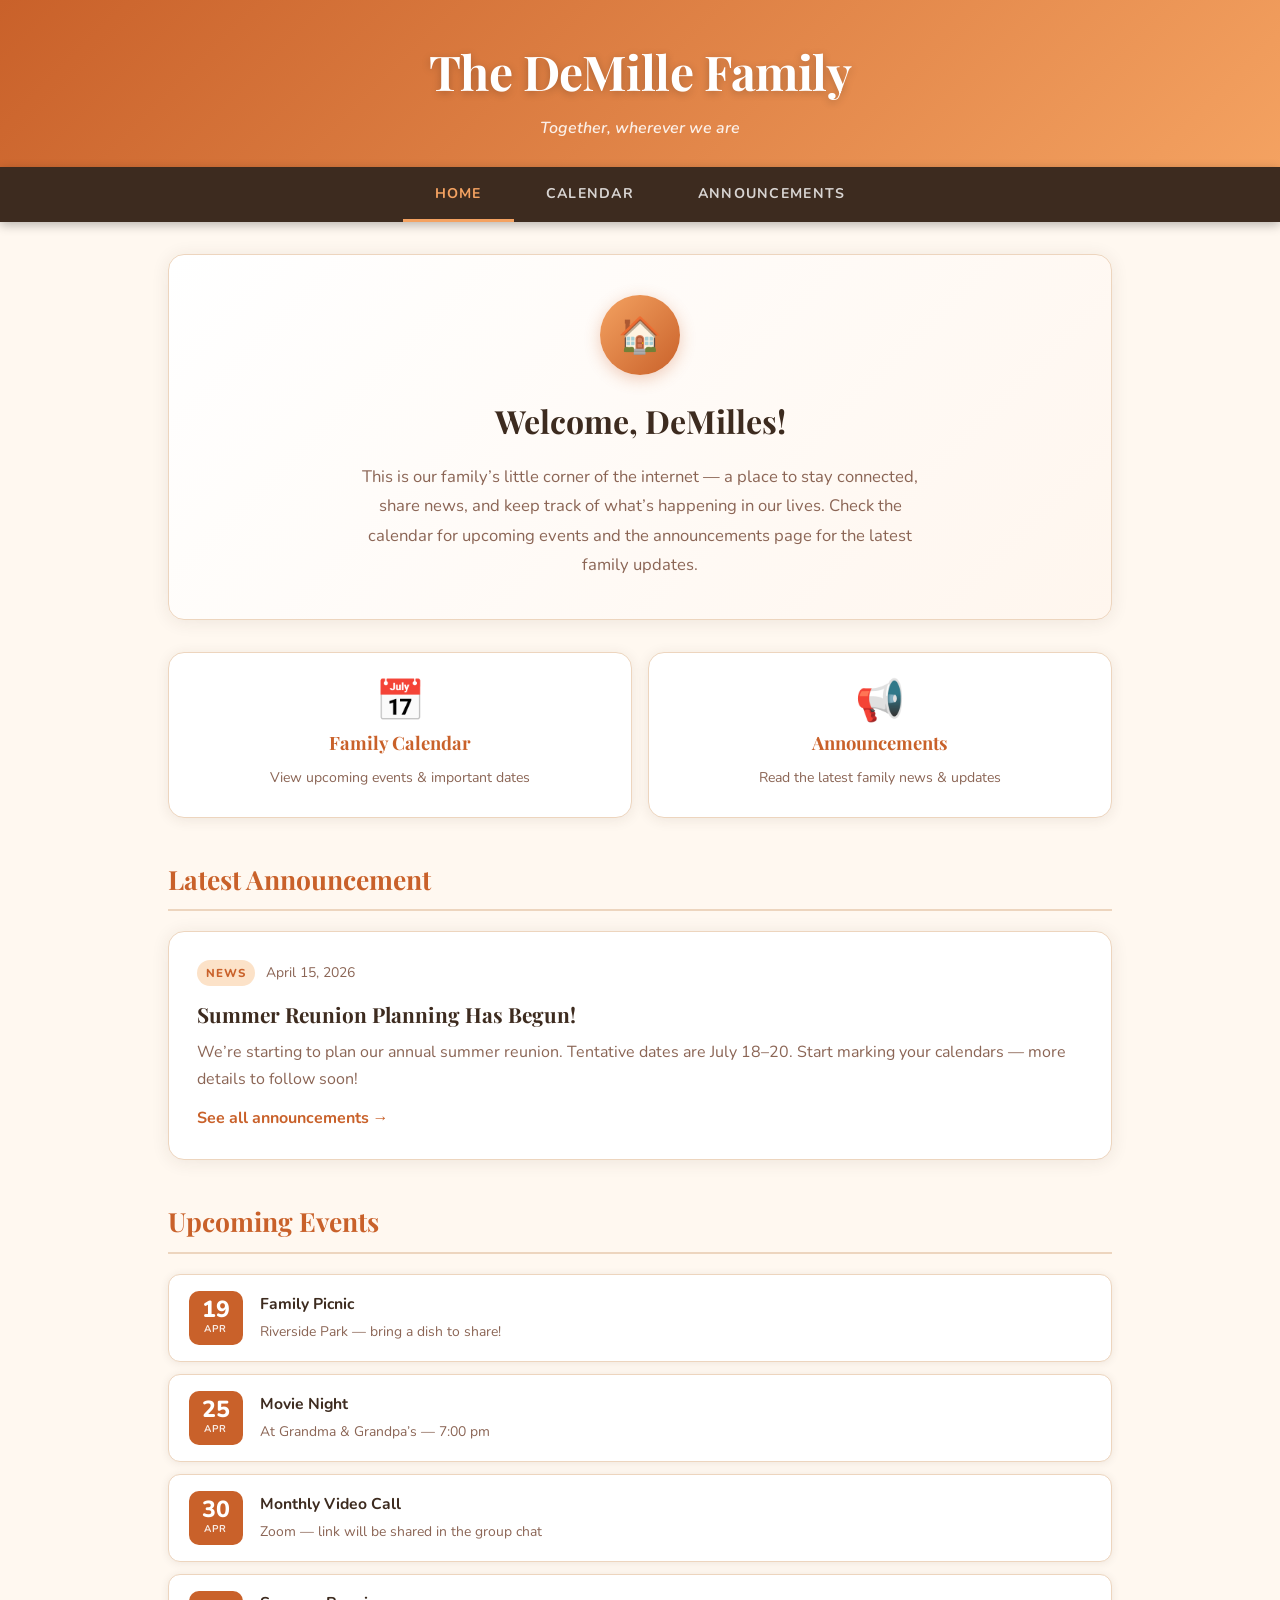
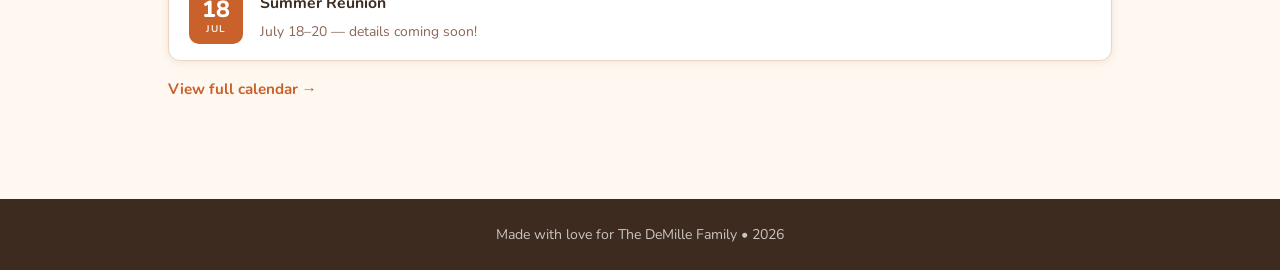
==== index.html @ a716681f "Initial commit" ====
<!DOCTYPE html>
<html lang="en">
<head>
  <meta charset="UTF-8">
  <meta name="viewport" content="width=device-width, initial-scale=1.0">
  <title>The DeMille Family</title>
  <link rel="preconnect" href="https://fonts.googleapis.com">
  <link rel="preconnect" href="https://fonts.gstatic.com" crossorigin>
  <link href="https://fonts.googleapis.com/css2?family=Playfair+Display:ital,wght@0,400;0,700;1,400&family=Nunito:wght@400;600;700;800&display=swap" rel="stylesheet">
  <link rel="stylesheet" href="styles.css">
</head>
<body>

  <header>
    <h1>The DeMille Family</h1>
    <p class="tagline">Together, wherever we are</p>
  </header>

  <nav>
    <a href="index.html" class="active">Home</a>
    <a href="calendar.html">Calendar</a>
    <a href="announcements.html">Announcements</a>
  </nav>

  <main>

    <!-- Welcome -->
    <section class="welcome-section">
      <div class="card welcome-card">
        <div class="welcome-emblem" aria-hidden="true">&#127968;</div>
        <h2>Welcome, DeMilles!</h2>
        <p>
          This is our family&rsquo;s little corner of the internet &mdash; a place to stay
          connected, share news, and keep track of what&rsquo;s happening in our lives.
          Check the calendar for upcoming events and the announcements page for the
          latest family updates.
        </p>
      </div>
    </section>

    <!-- Quick links -->
    <div class="quick-links">
      <a href="calendar.html" class="quick-link-card">
        <span class="ql-icon" aria-hidden="true">&#128197;</span>
        <h3>Family Calendar</h3>
        <p>View upcoming events &amp; important dates</p>
      </a>
      <a href="announcements.html" class="quick-link-card">
        <span class="ql-icon" aria-hidden="true">&#128226;</span>
        <h3>Announcements</h3>
        <p>Read the latest family news &amp; updates</p>
      </a>
    </div>

    <!-- Latest announcement -->
    <section>
      <h2 class="section-title">Latest Announcement</h2>
      <div class="card announcement-preview">
        <div class="ann-meta">
          <span class="ann-tag">News</span>
          <span class="ann-date">April 15, 2026</span>
        </div>
        <h3>Summer Reunion Planning Has Begun!</h3>
        <p>
          We&rsquo;re starting to plan our annual summer reunion. Tentative dates are
          July 18&ndash;20. Start marking your calendars &mdash; more details to
          follow soon!
        </p>
        <a href="announcements.html" class="read-more">See all announcements &rarr;</a>
      </div>
    </section>

    <!-- Upcoming events -->
    <section>
      <h2 class="section-title">Upcoming Events</h2>
      <div class="events-list">

        <div class="event-item">
          <div class="event-date">
            <span class="event-day">19</span>
            <span class="event-month">APR</span>
          </div>
          <div class="event-info">
            <strong>Family Picnic</strong>
            <span>Riverside Park &mdash; bring a dish to share!</span>
          </div>
        </div>

        <div class="event-item">
          <div class="event-date">
            <span class="event-day">25</span>
            <span class="event-month">APR</span>
          </div>
          <div class="event-info">
            <strong>Movie Night</strong>
            <span>At Grandma &amp; Grandpa&rsquo;s &mdash; 7:00 pm</span>
          </div>
        </div>

        <div class="event-item">
          <div class="event-date">
            <span class="event-day">30</span>
            <span class="event-month">APR</span>
          </div>
          <div class="event-info">
            <strong>Monthly Video Call</strong>
            <span>Zoom &mdash; link will be shared in the group chat</span>
          </div>
        </div>

        <div class="event-item">
          <div class="event-date">
            <span class="event-day">18</span>
            <span class="event-month">JUL</span>
          </div>
          <div class="event-info">
            <strong>Summer Reunion</strong>
            <span>July 18&ndash;20 &mdash; details coming soon!</span>
          </div>
        </div>

      </div>
      <a href="calendar.html" class="btn-link">View full calendar &rarr;</a>
    </section>

  </main>

  <footer>
    <p>Made with love for The DeMille Family &bull; 2026</p>
  </footer>

</body>
</html>
---- styles.css ----
@import url('https://fonts.googleapis.com/css2?family=Playfair+Display:ital,wght@0,400;0,700;1,400&family=Nunito:wght@400;600;700;800&display=swap');

*, *::before, *::after {
  box-sizing: border-box;
  margin: 0;
  padding: 0;
}

:root {
  --cream:        #FFF8F0;
  --cream-dark:   #F7EEE4;
  --orange:       #C9612A;
  --orange-mid:   #D97540;
  --orange-light: #F4A261;
  --peach:        #FCE2C8;
  --green:        #3D6B22;
  --green-light:  #5E9A38;
  --blue:         #2A5F80;
  --blue-light:   #4A9DC0;
  --brown:        #3D2B1F;
  --brown-mid:    #5A3B2A;
  --brown-light:  #8B6555;
  --white:        #FFFFFF;
  --border:       #EDD5BE;
  --shadow:       rgba(61, 43, 31, 0.09);
}

html { font-size: 16px; scroll-behavior: smooth; }

body {
  font-family: 'Nunito', sans-serif;
  background-color: var(--cream);
  color: var(--brown);
  line-height: 1.65;
  min-height: 100vh;
  display: flex;
  flex-direction: column;
}

/* ── HEADER ─────────────────────────────────────────── */
header {
  background: linear-gradient(135deg, var(--orange) 0%, var(--orange-light) 100%);
  padding: 2rem 1.25rem 1.6rem;
  text-align: center;
}

header h1 {
  font-family: 'Playfair Display', serif;
  font-size: clamp(1.9rem, 6vw, 3rem);
  color: #fff;
  text-shadow: 0 2px 8px rgba(0,0,0,0.22);
  letter-spacing: -0.01em;
  margin-bottom: 0.25rem;
}

.tagline {
  color: rgba(255,255,255,0.88);
  font-size: 1rem;
  font-style: italic;
  font-weight: 600;
}

/* ── NAV ─────────────────────────────────────────────── */
nav {
  background: var(--brown);
  display: flex;
  justify-content: center;
  flex-wrap: wrap;
  position: sticky;
  top: 0;
  z-index: 200;
  box-shadow: 0 3px 10px rgba(0,0,0,0.28);
}

nav a {
  color: rgba(255,255,255,0.8);
  text-decoration: none;
  padding: 0.9rem 2rem;
  font-weight: 700;
  font-size: 0.88rem;
  letter-spacing: 0.09em;
  text-transform: uppercase;
  border-bottom: 3px solid transparent;
  transition: background 0.18s, color 0.18s, border-color 0.18s;
}

nav a:hover      { background: rgba(255,255,255,0.08); color: #fff; }
nav a.active     { color: var(--orange-light); border-bottom-color: var(--orange-light); }

/* ── LAYOUT ──────────────────────────────────────────── */
main {
  max-width: 980px;
  margin: 0 auto;
  padding: 2rem 1.1rem 3.5rem;
  flex: 1;
  width: 100%;
}

main section { margin-bottom: 2.5rem; }

/* ── FOOTER ──────────────────────────────────────────── */
footer {
  background: var(--brown);
  color: rgba(255,255,255,0.72);
  text-align: center;
  padding: 1.5rem 1rem;
  font-size: 0.88rem;
}

/* ── SHARED COMPONENTS ───────────────────────────────── */
.section-title {
  font-family: 'Playfair Display', serif;
  font-size: 1.65rem;
  color: var(--orange);
  margin-bottom: 1.25rem;
  padding-bottom: 0.5rem;
  border-bottom: 2px solid var(--border);
}

.card {
  background: var(--white);
  border-radius: 16px;
  padding: 1.75rem;
  box-shadow: 0 2px 18px var(--shadow);
  border: 1px solid var(--border);
}

.btn-link {
  display: inline-block;
  margin-top: 1rem;
  color: var(--orange);
  font-weight: 700;
  font-size: 0.95rem;
  text-decoration: none;
  transition: color 0.18s;
}
.btn-link:hover { color: var(--orange-mid); text-decoration: underline; }

.ann-meta {
  display: flex;
  align-items: center;
  gap: 0.7rem;
  margin-bottom: 0.7rem;
  flex-wrap: wrap;
}

.ann-tag {
  background: var(--peach);
  color: var(--orange);
  font-size: 0.72rem;
  font-weight: 800;
  text-transform: uppercase;
  letter-spacing: 0.07em;
  padding: 0.2rem 0.6rem;
  border-radius: 20px;
}
.ann-tag.green  { background: #D8F0C8; color: var(--green); }
.ann-tag.blue   { background: #C8E8F8; color: var(--blue);  }

.ann-date {
  color: var(--brown-light);
  font-size: 0.87rem;
}

/* ── HOME PAGE ───────────────────────────────────────── */
.welcome-section { margin-bottom: 2rem; }

.welcome-card {
  text-align: center;
  padding: 2.5rem 2rem;
  background: linear-gradient(135deg, #fff 0%, #fff6ee 100%);
}

.welcome-emblem {
  width: 80px;
  height: 80px;
  background: linear-gradient(135deg, var(--orange-light), var(--orange));
  border-radius: 50%;
  display: flex;
  align-items: center;
  justify-content: center;
  margin: 0 auto 1.25rem;
  font-size: 2.2rem;
  box-shadow: 0 4px 16px rgba(201, 97, 42, 0.3);
}

.welcome-card h2 {
  font-family: 'Playfair Display', serif;
  font-size: 2rem;
  color: var(--brown);
  margin-bottom: 0.9rem;
}

.welcome-card p {
  color: var(--brown-light);
  font-size: 1.04rem;
  max-width: 580px;
  margin: 0 auto;
  line-height: 1.75;
}

.quick-links {
  display: grid;
  grid-template-columns: 1fr 1fr;
  gap: 1rem;
  margin-bottom: 2.5rem;
}

.quick-link-card {
  background: var(--white);
  border-radius: 16px;
  padding: 1.75rem 1.25rem;
  text-decoration: none;
  color: var(--brown);
  border: 1px solid var(--border);
  box-shadow: 0 2px 14px var(--shadow);
  display: flex;
  flex-direction: column;
  align-items: center;
  text-align: center;
  gap: 0.45rem;
  transition: transform 0.2s, box-shadow 0.2s, border-color 0.2s;
}
.quick-link-card:hover {
  transform: translateY(-4px);
  box-shadow: 0 8px 28px var(--shadow);
  border-color: var(--orange-light);
}
.ql-icon  { font-size: 2.5rem; line-height: 1; }
.quick-link-card h3 {
  font-family: 'Playfair Display', serif;
  font-size: 1.15rem;
  color: var(--orange);
}
.quick-link-card p {
  font-size: 0.88rem;
  color: var(--brown-light);
}

.announcement-preview h3 {
  font-family: 'Playfair Display', serif;
  font-size: 1.3rem;
  color: var(--brown);
  margin-bottom: 0.5rem;
}
.announcement-preview p { color: var(--brown-light); }

.read-more {
  display: inline-block;
  margin-top: 0.8rem;
  color: var(--orange);
  font-weight: 700;
  text-decoration: none;
}
.read-more:hover { text-decoration: underline; }

.events-list { display: flex; flex-direction: column; gap: 0.75rem; }

.event-item {
  background: var(--white);
  border-radius: 12px;
  padding: 1rem 1.25rem;
  display: flex;
  align-items: center;
  gap: 1.1rem;
  border: 1px solid var(--border);
  box-shadow: 0 1px 8px var(--shadow);
}

.event-date {
  background: var(--orange);
  color: #fff;
  border-radius: 10px;
  padding: 0.45rem 0.7rem;
  text-align: center;
  min-width: 54px;
  flex-shrink: 0;
}
.event-day   { display: block; font-size: 1.45rem; font-weight: 800; line-height: 1; }
.event-month { display: block; font-size: 0.62rem; font-weight: 700; letter-spacing: 0.09em; opacity: 0.87; }

.event-info { display: flex; flex-direction: column; gap: 0.2rem; }
.event-info strong { font-size: 0.98rem; color: var(--brown); }
.event-info span   { font-size: 0.87rem; color: var(--brown-light); }

/* ── CALENDAR PAGE ───────────────────────────────────── */
.cal-page-title {
  font-family: 'Playfair Display', serif;
  font-size: 1.85rem;
  color: var(--brown);
  margin-bottom: 1.5rem;
  text-align: center;
}

.cal-month-label {
  display: inline-block;
  background: var(--orange);
  color: #fff;
  font-size: 0.75rem;
  font-weight: 800;
  text-transform: uppercase;
  letter-spacing: 0.1em;
  padding: 0.25rem 0.8rem;
  border-radius: 20px;
  margin-bottom: 0.75rem;
}

.calendar-table {
  width: 100%;
  border-collapse: collapse;
  background: var(--white);
  border-radius: 16px;
  overflow: hidden;
  box-shadow: 0 2px 18px var(--shadow);
  border: 1px solid var(--border);
  table-layout: fixed;
}

.calendar-table thead th {
  background: var(--brown);
  color: rgba(255,255,255,0.88);
  padding: 0.7rem 0.4rem;
  text-align: center;
  font-size: 0.8rem;
  font-weight: 700;
  letter-spacing: 0.06em;
  text-transform: uppercase;
}

.calendar-table tbody td {
  padding: 0.45rem 0.4rem;
  vertical-align: top;
  border: 1px solid var(--border);
  height: 90px;
}

.cal-day-empty { background: var(--cream-dark); }
.today-cell    { background: #FFF3E8; }

.cal-num {
  font-weight: 700;
  font-size: 0.92rem;
  color: var(--brown-mid);
  display: block;
  margin-bottom: 0.3rem;
}

.cal-num.today-num {
  background: var(--orange);
  color: #fff;
  border-radius: 50%;
  width: 26px;
  height: 26px;
  display: inline-flex;
  align-items: center;
  justify-content: center;
  font-size: 0.85rem;
}

.cal-event {
  display: block;
  font-size: 0.7rem;
  font-weight: 700;
  line-height: 1.3;
  padding: 0.15rem 0.35rem;
  border-radius: 4px;
  margin-bottom: 0.2rem;
  border-left: 3px solid;
  overflow: hidden;
  white-space: nowrap;
  text-overflow: ellipsis;
}
.cal-event.orange { background: var(--peach);   color: var(--orange); border-color: var(--orange-light); }
.cal-event.green  { background: #D8F0C8; color: var(--green);  border-color: var(--green-light); }
.cal-event.blue   { background: #C8E8F8; color: var(--blue);   border-color: var(--blue-light);  }

/* Day-name long vs short */
.day-short { display: none; }

.cal-legend {
  display: flex;
  gap: 1.25rem;
  margin-top: 1rem;
  flex-wrap: wrap;
}
.legend-item { display: flex; align-items: center; gap: 0.4rem; font-size: 0.85rem; color: var(--brown-light); }
.legend-swatch {
  width: 14px; height: 14px; border-radius: 3px; border-left: 3px solid;
}
.legend-swatch.orange { background: var(--peach);   border-color: var(--orange-light); }
.legend-swatch.green  { background: #D8F0C8; border-color: var(--green-light); }
.legend-swatch.blue   { background: #C8E8F8; border-color: var(--blue-light);  }

/* ── ANNOUNCEMENTS PAGE ──────────────────────────────── */
.ann-intro {
  color: var(--brown-light);
  margin-bottom: 2rem;
  font-size: 1rem;
}

.ann-cards { display: flex; flex-direction: column; gap: 1.25rem; }

.ann-card {
  background: var(--white);
  border-radius: 16px;
  padding: 1.75rem;
  border: 1px solid var(--border);
  box-shadow: 0 2px 14px var(--shadow);
  border-left: 5px solid var(--orange-light);
}
.ann-card.green-border { border-left-color: var(--green-light); }
.ann-card.blue-border  { border-left-color: var(--blue-light);  }

.ann-card h3 {
  font-family: 'Playfair Display', serif;
  font-size: 1.3rem;
  color: var(--brown);
  margin-bottom: 0.6rem;
}
.ann-card p { color: var(--brown-light); line-height: 1.72; font-size: 0.97rem; }

.ann-author {
  margin-top: 0.9rem;
  font-size: 0.85rem;
  color: var(--brown-light);
  font-style: italic;
}

.tip-box {
  background: linear-gradient(135deg, #fff6ee, var(--cream));
  border: 2px dashed var(--border);
  border-radius: 14px;
  padding: 1.5rem 1.75rem;
  margin-bottom: 2rem;
  display: flex;
  align-items: flex-start;
  gap: 1rem;
}
.tip-box-icon { font-size: 1.8rem; flex-shrink: 0; line-height: 1; }
.tip-box h3   { font-family: 'Playfair Display', serif; color: var(--brown); margin-bottom: 0.3rem; font-size: 1.1rem; }
.tip-box p    { color: var(--brown-light); font-size: 0.9rem; line-height: 1.6; }

/* ── RESPONSIVE ──────────────────────────────────────── */
@media (max-width: 640px) {
  nav a { padding: 0.8rem 1.1rem; font-size: 0.8rem; }

  .quick-links { grid-template-columns: 1fr; }

  .welcome-card { padding: 1.75rem 1.25rem; }
  .welcome-card h2 { font-size: 1.6rem; }

  .section-title { font-size: 1.4rem; }

  /* Calendar mobile */
  .day-long  { display: none; }
  .day-short { display: inline; }

  .calendar-table tbody td { height: 70px; padding: 0.3rem 0.25rem; }
  .cal-num { font-size: 0.8rem; }
  .cal-event { font-size: 0.63rem; padding: 0.1rem 0.25rem; }
}

@media (max-width: 400px) {
  .cal-event { display: none; }
  .calendar-table tbody td { height: 52px; }
}
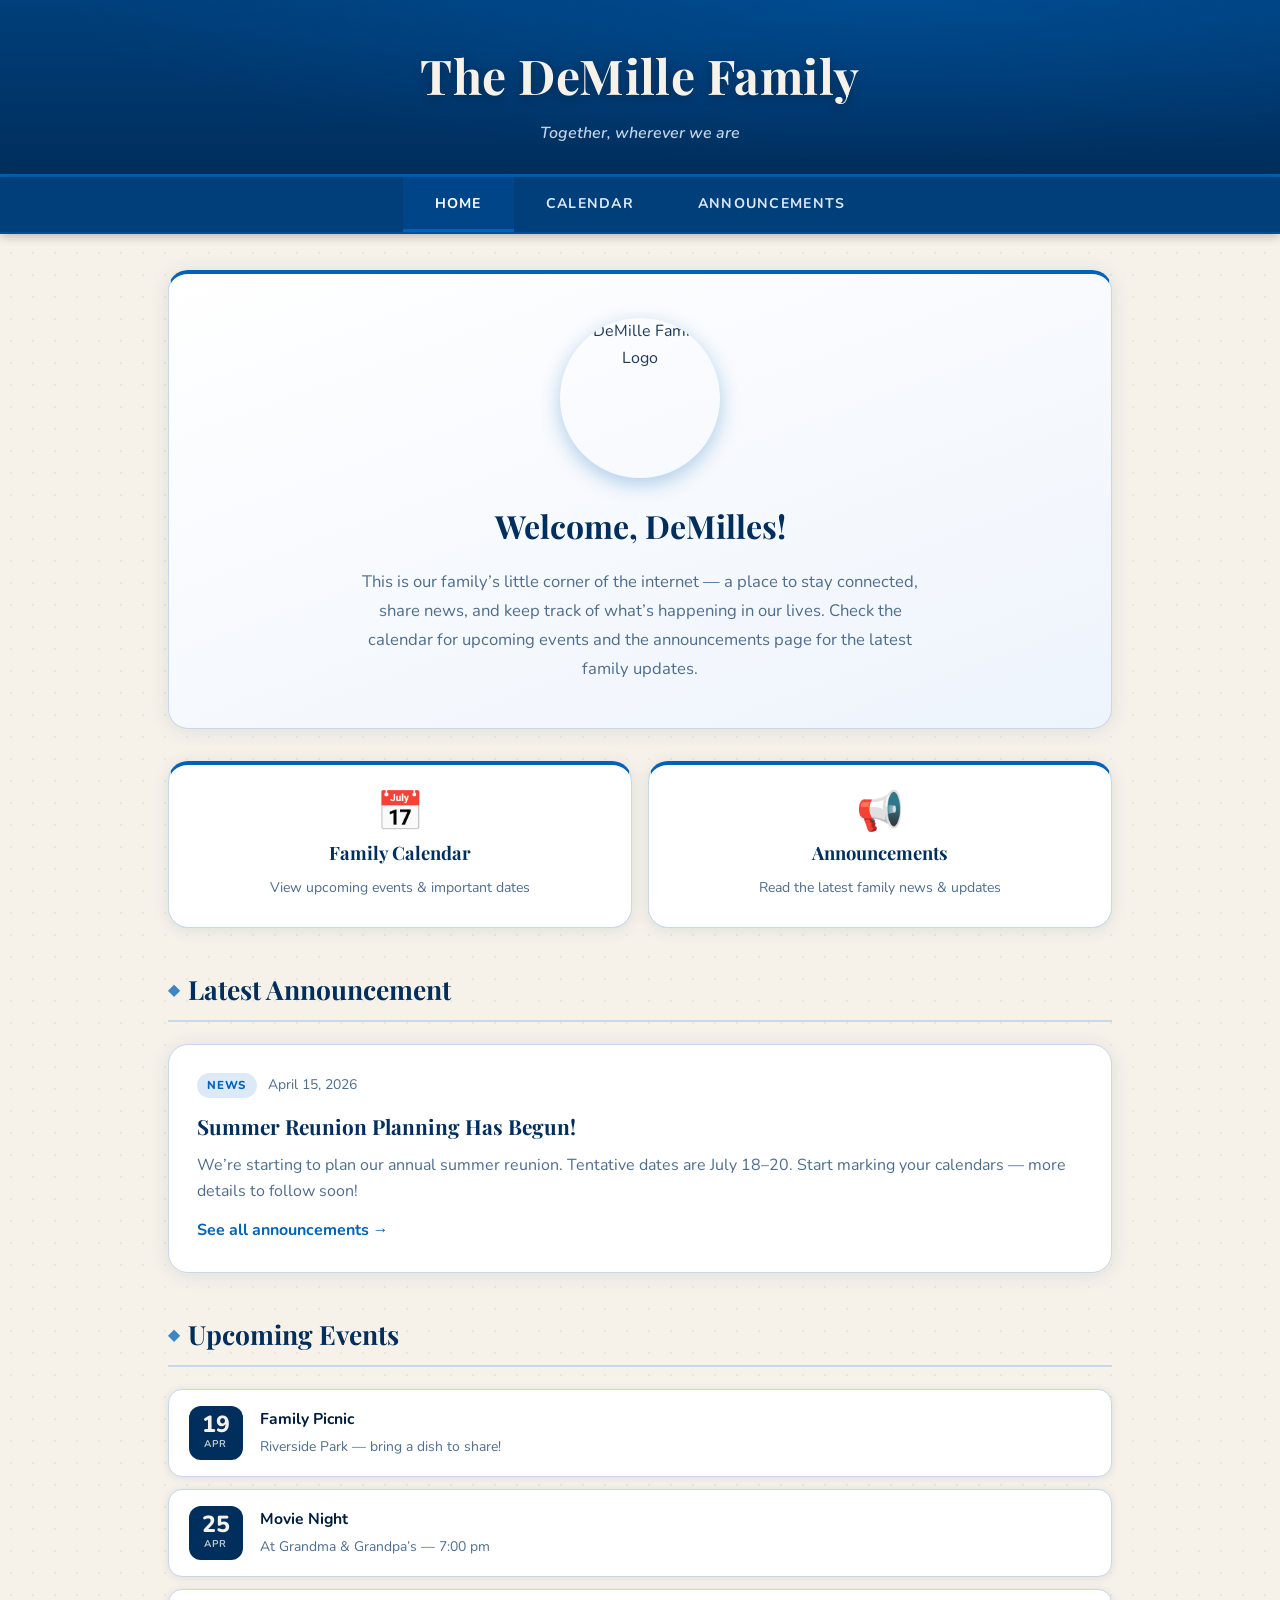
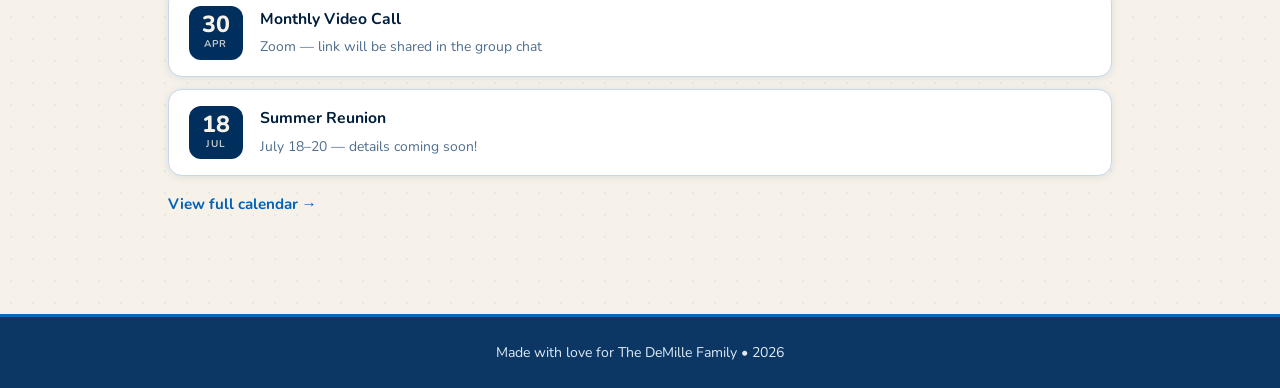
==== commit 4ac06109: "Add demille family logo to the welcom section" ====
--- a/index.html
+++ b/index.html
@@ -27,7 +27,9 @@
     <!-- Welcome -->
     <section class="welcome-section">
       <div class="card welcome-card">
-        <div class="welcome-emblem" aria-hidden="true">&#127968;</div>
+        <div class="welcome-emblem">
+          <img src="Demille.family.logo.jpg" alt="DeMille Family Logo" class="family-logo">
+        </div>
         <h2>Welcome, DeMilles!</h2>
         <p>
           This is our family&rsquo;s little corner of the internet &mdash; a place to stay
--- a/styles.css
+++ b/styles.css
@@ -7,30 +7,50 @@
 }
 
 :root {
-  --cream:        #FFF8F0;
-  --cream-dark:   #F7EEE4;
-  --orange:       #C9612A;
-  --orange-mid:   #D97540;
-  --orange-light: #F4A261;
-  --peach:        #FCE2C8;
-  --green:        #3D6B22;
-  --green-light:  #5E9A38;
-  --blue:         #2A5F80;
-  --blue-light:   #4A9DC0;
-  --brown:        #3D2B1F;
-  --brown-mid:    #5A3B2A;
-  --brown-light:  #8B6555;
-  --white:        #FFFFFF;
-  --border:       #EDD5BE;
-  --shadow:       rgba(61, 43, 31, 0.09);
+  /* ── Surfaces ── */
+  --cream:         #F6F2EA;
+  --cream-dark:    #EDE6D8;
+  --white:         #FFFFFF;
+
+  /* ── BYU Blues ── */
+  --navy:          #002E5D;
+  --navy-mid:      #003F7A;
+  --royal:         #0062B8;
+  --royal-hover:   #0074D9;
+  --blue-tint:     #DCE9F7;
+  --blue-border:   #AECCE8;
+
+  /* ── Text ── */
+  --text-dark:     #001E3C;
+  --text-body:     #1E3A58;
+  --text-muted:    #4E6E8E;
+
+  /* ── Borders & shadow ── */
+  --border:        #C6D8EC;
+  --shadow:        rgba(0, 46, 93, 0.10);
+  --shadow-lg:     rgba(0, 46, 93, 0.16);
+
+  /* ── Calendar event categories ── */
+  --green:         #265E2C;
+  --green-light:   #3A8E42;
+  --green-tint:    #D6EEDB;
+  --teal:          #0A6B7C;
+  --teal-light:    #1090A6;
+  --teal-tint:     #D0EEF4;
+
+  /* ── Black accent (sparingly) ── */
+  --accent:        #0A1628;
 }
 
 html { font-size: 16px; scroll-behavior: smooth; }
 
+/* Subtle dot-grid linen texture for cottage feel */
 body {
   font-family: 'Nunito', sans-serif;
   background-color: var(--cream);
-  color: var(--brown);
+  background-image: radial-gradient(circle, rgba(0,46,93,0.055) 1px, transparent 1px);
+  background-size: 22px 22px;
+  color: var(--text-body);
   line-height: 1.65;
   min-height: 100vh;
   display: flex;
@@ -39,41 +59,47 @@
 
 /* ── HEADER ─────────────────────────────────────────── */
 header {
-  background: linear-gradient(135deg, var(--orange) 0%, var(--orange-light) 100%);
-  padding: 2rem 1.25rem 1.6rem;
-  text-align: center;
+  background-color: var(--navy);
+  background-image:
+    radial-gradient(ellipse at 70% 0%, rgba(0,98,184,0.35) 0%, transparent 65%),
+    linear-gradient(180deg, var(--navy-mid) 0%, var(--navy) 100%);
+  padding: 2.25rem 1.25rem 1.75rem;
+  text-align: center;
+  border-bottom: 3px solid var(--royal);
 }
 
 header h1 {
   font-family: 'Playfair Display', serif;
   font-size: clamp(1.9rem, 6vw, 3rem);
-  color: #fff;
-  text-shadow: 0 2px 8px rgba(0,0,0,0.22);
-  letter-spacing: -0.01em;
-  margin-bottom: 0.25rem;
+  color: var(--cream);
+  letter-spacing: 0.01em;
+  text-shadow: 0 2px 12px rgba(0,0,0,0.30);
+  margin-bottom: 0.3rem;
 }
 
 .tagline {
-  color: rgba(255,255,255,0.88);
+  color: var(--blue-tint);
   font-size: 1rem;
   font-style: italic;
   font-weight: 600;
+  opacity: 0.88;
 }
 
 /* ── NAV ─────────────────────────────────────────────── */
 nav {
-  background: var(--brown);
+  background: var(--navy-mid);
   display: flex;
   justify-content: center;
   flex-wrap: wrap;
   position: sticky;
   top: 0;
   z-index: 200;
-  box-shadow: 0 3px 10px rgba(0,0,0,0.28);
+  box-shadow: 0 2px 10px rgba(0,0,0,0.25);
+  border-bottom: 2px solid rgba(0,98,184,0.5);
 }
 
 nav a {
-  color: rgba(255,255,255,0.8);
+  color: var(--blue-tint);
   text-decoration: none;
   padding: 0.9rem 2rem;
   font-weight: 700;
@@ -83,15 +109,14 @@
   border-bottom: 3px solid transparent;
   transition: background 0.18s, color 0.18s, border-color 0.18s;
 }
-
-nav a:hover      { background: rgba(255,255,255,0.08); color: #fff; }
-nav a.active     { color: var(--orange-light); border-bottom-color: var(--orange-light); }
+nav a:hover      { background: rgba(0,98,184,0.25); color: #fff; }
+nav a.active     { color: #fff; border-bottom-color: var(--royal); background: rgba(0,98,184,0.20); }
 
 /* ── LAYOUT ──────────────────────────────────────────── */
 main {
   max-width: 980px;
   margin: 0 auto;
-  padding: 2rem 1.1rem 3.5rem;
+  padding: 2.25rem 1.1rem 3.5rem;
   flex: 1;
   width: 100%;
 }
@@ -100,42 +125,58 @@
 
 /* ── FOOTER ──────────────────────────────────────────── */
 footer {
-  background: var(--brown);
-  color: rgba(255,255,255,0.72);
+  background: var(--navy);
+  border-top: 3px solid var(--royal);
+  color: var(--blue-tint);
   text-align: center;
   padding: 1.5rem 1rem;
   font-size: 0.88rem;
+  opacity: 0.95;
 }
 
 /* ── SHARED COMPONENTS ───────────────────────────────── */
+
 .section-title {
   font-family: 'Playfair Display', serif;
   font-size: 1.65rem;
-  color: var(--orange);
-  margin-bottom: 1.25rem;
-  padding-bottom: 0.5rem;
+  color: var(--navy);
+  margin-bottom: 1.35rem;
+  padding-bottom: 0.55rem;
   border-bottom: 2px solid var(--border);
+  display: flex;
+  align-items: center;
+  gap: 0.5rem;
+}
+
+/* Decorative diamond — cottage touch */
+.section-title::before {
+  content: '◆';
+  font-size: 0.55em;
+  color: var(--royal);
+  flex-shrink: 0;
+  opacity: 0.75;
 }
 
 .card {
   background: var(--white);
-  border-radius: 16px;
+  border-radius: 20px;
   padding: 1.75rem;
-  box-shadow: 0 2px 18px var(--shadow);
+  box-shadow: 0 2px 20px var(--shadow);
   border: 1px solid var(--border);
 }
 
 .btn-link {
   display: inline-block;
   margin-top: 1rem;
-  color: var(--orange);
+  color: var(--royal);
   font-weight: 700;
   font-size: 0.95rem;
   text-decoration: none;
   transition: color 0.18s;
 }
-.btn-link:hover { color: var(--orange-mid); text-decoration: underline; }
-
+.btn-link:hover { color: var(--royal-hover); text-decoration: underline; }
+
+/* Tags */
 .ann-meta {
   display: flex;
   align-items: center;
@@ -145,20 +186,20 @@
 }
 
 .ann-tag {
-  background: var(--peach);
-  color: var(--orange);
+  background: var(--blue-tint);
+  color: var(--royal);
   font-size: 0.72rem;
   font-weight: 800;
   text-transform: uppercase;
   letter-spacing: 0.07em;
-  padding: 0.2rem 0.6rem;
-  border-radius: 20px;
-}
-.ann-tag.green  { background: #D8F0C8; color: var(--green); }
-.ann-tag.blue   { background: #C8E8F8; color: var(--blue);  }
+  padding: 0.2rem 0.65rem;
+  border-radius: 20px;
+}
+.ann-tag.green { background: var(--green-tint); color: var(--green); }
+.ann-tag.teal  { background: var(--teal-tint);  color: var(--teal);  }
 
 .ann-date {
-  color: var(--brown-light);
+  color: var(--text-muted);
   font-size: 0.87rem;
 }
 
@@ -167,38 +208,42 @@
 
 .welcome-card {
   text-align: center;
-  padding: 2.5rem 2rem;
-  background: linear-gradient(135deg, #fff 0%, #fff6ee 100%);
+  padding: 2.75rem 2rem;
+  background: linear-gradient(160deg, #fff 0%, #EEF4FC 100%);
+  border-top: 4px solid var(--royal);
 }
 
 .welcome-emblem {
-  width: 80px;
-  height: 80px;
-  background: linear-gradient(135deg, var(--orange-light), var(--orange));
+  display: flex;
+  align-items: center;
+  justify-content: center;
+  margin: 0 auto 1.35rem;
+}
+
+.family-logo {
+  width: 160px;
+  height: 160px;
+  object-fit: contain;
   border-radius: 50%;
-  display: flex;
-  align-items: center;
-  justify-content: center;
-  margin: 0 auto 1.25rem;
-  font-size: 2.2rem;
-  box-shadow: 0 4px 16px rgba(201, 97, 42, 0.3);
+  box-shadow: 0 6px 20px rgba(0,98,184,0.30);
 }
 
 .welcome-card h2 {
   font-family: 'Playfair Display', serif;
   font-size: 2rem;
-  color: var(--brown);
+  color: var(--navy);
   margin-bottom: 0.9rem;
 }
 
 .welcome-card p {
-  color: var(--brown-light);
+  color: var(--text-muted);
   font-size: 1.04rem;
   max-width: 580px;
   margin: 0 auto;
   line-height: 1.75;
 }
 
+/* Quick-link cards */
 .quick-links {
   display: grid;
   grid-template-columns: 1fr 1fr;
@@ -208,99 +253,105 @@
 
 .quick-link-card {
   background: var(--white);
-  border-radius: 16px;
+  border-radius: 20px;
   padding: 1.75rem 1.25rem;
   text-decoration: none;
-  color: var(--brown);
-  border: 1px solid var(--border);
-  box-shadow: 0 2px 14px var(--shadow);
+  color: var(--text-body);
+  border: 1px solid var(--border);
+  border-top: 4px solid var(--royal);
+  box-shadow: 0 2px 16px var(--shadow);
   display: flex;
   flex-direction: column;
   align-items: center;
   text-align: center;
   gap: 0.45rem;
-  transition: transform 0.2s, box-shadow 0.2s, border-color 0.2s;
+  transition: transform 0.2s, box-shadow 0.2s, border-top-color 0.2s;
 }
 .quick-link-card:hover {
   transform: translateY(-4px);
-  box-shadow: 0 8px 28px var(--shadow);
-  border-color: var(--orange-light);
-}
-.ql-icon  { font-size: 2.5rem; line-height: 1; }
+  box-shadow: 0 8px 30px var(--shadow-lg);
+  border-top-color: var(--navy);
+}
+
+.ql-icon  { font-size: 2.4rem; line-height: 1; }
+
 .quick-link-card h3 {
   font-family: 'Playfair Display', serif;
   font-size: 1.15rem;
-  color: var(--orange);
-}
+  color: var(--navy);
+}
+
 .quick-link-card p {
   font-size: 0.88rem;
-  color: var(--brown-light);
-}
-
+  color: var(--text-muted);
+}
+
+/* Announcement preview */
 .announcement-preview h3 {
   font-family: 'Playfair Display', serif;
   font-size: 1.3rem;
-  color: var(--brown);
+  color: var(--navy);
   margin-bottom: 0.5rem;
 }
-.announcement-preview p { color: var(--brown-light); }
+.announcement-preview p { color: var(--text-muted); }
 
 .read-more {
   display: inline-block;
   margin-top: 0.8rem;
-  color: var(--orange);
+  color: var(--royal);
   font-weight: 700;
   text-decoration: none;
 }
 .read-more:hover { text-decoration: underline; }
 
+/* Upcoming events */
 .events-list { display: flex; flex-direction: column; gap: 0.75rem; }
 
 .event-item {
   background: var(--white);
+  border-radius: 14px;
+  padding: 1rem 1.25rem;
+  display: flex;
+  align-items: center;
+  gap: 1.1rem;
+  border: 1px solid var(--border);
+  box-shadow: 0 1px 8px var(--shadow);
+}
+
+.event-date {
+  background: var(--navy);
+  color: var(--cream);
   border-radius: 12px;
-  padding: 1rem 1.25rem;
-  display: flex;
-  align-items: center;
-  gap: 1.1rem;
-  border: 1px solid var(--border);
-  box-shadow: 0 1px 8px var(--shadow);
-}
-
-.event-date {
-  background: var(--orange);
-  color: #fff;
-  border-radius: 10px;
   padding: 0.45rem 0.7rem;
   text-align: center;
   min-width: 54px;
   flex-shrink: 0;
 }
 .event-day   { display: block; font-size: 1.45rem; font-weight: 800; line-height: 1; }
-.event-month { display: block; font-size: 0.62rem; font-weight: 700; letter-spacing: 0.09em; opacity: 0.87; }
+.event-month { display: block; font-size: 0.62rem; font-weight: 700; letter-spacing: 0.09em; opacity: 0.78; }
 
 .event-info { display: flex; flex-direction: column; gap: 0.2rem; }
-.event-info strong { font-size: 0.98rem; color: var(--brown); }
-.event-info span   { font-size: 0.87rem; color: var(--brown-light); }
+.event-info strong { font-size: 0.98rem; color: var(--text-dark); }
+.event-info span   { font-size: 0.87rem; color: var(--text-muted); }
 
 /* ── CALENDAR PAGE ───────────────────────────────────── */
 .cal-page-title {
   font-family: 'Playfair Display', serif;
   font-size: 1.85rem;
-  color: var(--brown);
-  margin-bottom: 1.5rem;
+  color: var(--navy);
+  margin-bottom: 1.25rem;
   text-align: center;
 }
 
 .cal-month-label {
   display: inline-block;
-  background: var(--orange);
+  background: var(--royal);
   color: #fff;
-  font-size: 0.75rem;
+  font-size: 0.72rem;
   font-weight: 800;
   text-transform: uppercase;
   letter-spacing: 0.1em;
-  padding: 0.25rem 0.8rem;
+  padding: 0.22rem 0.8rem;
   border-radius: 20px;
   margin-bottom: 0.75rem;
 }
@@ -309,17 +360,17 @@
   width: 100%;
   border-collapse: collapse;
   background: var(--white);
-  border-radius: 16px;
+  border-radius: 20px;
   overflow: hidden;
-  box-shadow: 0 2px 18px var(--shadow);
+  box-shadow: 0 2px 20px var(--shadow);
   border: 1px solid var(--border);
   table-layout: fixed;
 }
 
 .calendar-table thead th {
-  background: var(--brown);
-  color: rgba(255,255,255,0.88);
-  padding: 0.7rem 0.4rem;
+  background: var(--navy);
+  color: var(--blue-tint);
+  padding: 0.75rem 0.4rem;
   text-align: center;
   font-size: 0.8rem;
   font-weight: 700;
@@ -335,18 +386,18 @@
 }
 
 .cal-day-empty { background: var(--cream-dark); }
-.today-cell    { background: #FFF3E8; }
+.today-cell    { background: #EBF3FC; }
 
 .cal-num {
   font-weight: 700;
   font-size: 0.92rem;
-  color: var(--brown-mid);
+  color: var(--text-body);
   display: block;
   margin-bottom: 0.3rem;
 }
 
 .cal-num.today-num {
-  background: var(--orange);
+  background: var(--royal);
   color: #fff;
   border-radius: 50%;
   width: 26px;
@@ -370,30 +421,67 @@
   white-space: nowrap;
   text-overflow: ellipsis;
 }
-.cal-event.orange { background: var(--peach);   color: var(--orange); border-color: var(--orange-light); }
-.cal-event.green  { background: #D8F0C8; color: var(--green);  border-color: var(--green-light); }
-.cal-event.blue   { background: #C8E8F8; color: var(--blue);   border-color: var(--blue-light);  }
-
-/* Day-name long vs short */
+
+.cal-event.orange {
+  background: var(--blue-tint);
+  color: var(--royal);
+  border-color: var(--blue-border);
+}
+.cal-event.green {
+  background: var(--green-tint);
+  color: var(--green);
+  border-color: var(--green-light);
+}
+.cal-event.blue {
+  background: var(--teal-tint);
+  color: var(--teal);
+  border-color: var(--teal-light);
+}
+
+/* Day name responsiveness */
 .day-short { display: none; }
 
+/* Legend */
 .cal-legend {
   display: flex;
   gap: 1.25rem;
   margin-top: 1rem;
   flex-wrap: wrap;
 }
-.legend-item { display: flex; align-items: center; gap: 0.4rem; font-size: 0.85rem; color: var(--brown-light); }
+.legend-item {
+  display: flex;
+  align-items: center;
+  gap: 0.4rem;
+  font-size: 0.85rem;
+  color: var(--text-muted);
+}
 .legend-swatch {
   width: 14px; height: 14px; border-radius: 3px; border-left: 3px solid;
 }
-.legend-swatch.orange { background: var(--peach);   border-color: var(--orange-light); }
-.legend-swatch.green  { background: #D8F0C8; border-color: var(--green-light); }
-.legend-swatch.blue   { background: #C8E8F8; border-color: var(--blue-light);  }
+.legend-swatch.orange { background: var(--blue-tint);  border-color: var(--blue-border);  }
+.legend-swatch.green  { background: var(--green-tint); border-color: var(--green-light);  }
+.legend-swatch.blue   { background: var(--teal-tint);  border-color: var(--teal-light);   }
+
+/* ── GOOGLE CALENDAR EMBED ───────────────────────────── */
+.cal-embed-wrapper {
+  background: var(--white);
+  border-radius: 20px;
+  overflow: hidden;
+  box-shadow: 0 2px 20px var(--shadow);
+  border: 1px solid var(--border);
+  border-top: 4px solid var(--royal);
+}
+
+.cal-embed-wrapper iframe {
+  display: block;
+  width: 100%;
+  height: 640px;
+  border: none;
+}
 
 /* ── ANNOUNCEMENTS PAGE ──────────────────────────────── */
 .ann-intro {
-  color: var(--brown-light);
+  color: var(--text-muted);
   margin-bottom: 2rem;
   font-size: 1rem;
 }
@@ -402,34 +490,36 @@
 
 .ann-card {
   background: var(--white);
-  border-radius: 16px;
+  border-radius: 20px;
   padding: 1.75rem;
   border: 1px solid var(--border);
-  box-shadow: 0 2px 14px var(--shadow);
-  border-left: 5px solid var(--orange-light);
+  box-shadow: 0 2px 16px var(--shadow);
+  border-left: 5px solid var(--royal);
 }
 .ann-card.green-border { border-left-color: var(--green-light); }
-.ann-card.blue-border  { border-left-color: var(--blue-light);  }
+.ann-card.blue-border  { border-left-color: var(--teal-light);  }
 
 .ann-card h3 {
   font-family: 'Playfair Display', serif;
   font-size: 1.3rem;
-  color: var(--brown);
+  color: var(--navy);
   margin-bottom: 0.6rem;
 }
-.ann-card p { color: var(--brown-light); line-height: 1.72; font-size: 0.97rem; }
+.ann-card p { color: var(--text-muted); line-height: 1.72; font-size: 0.97rem; }
 
 .ann-author {
   margin-top: 0.9rem;
   font-size: 0.85rem;
-  color: var(--brown-light);
+  color: var(--text-muted);
   font-style: italic;
 }
 
+/* Tip/info box */
 .tip-box {
-  background: linear-gradient(135deg, #fff6ee, var(--cream));
-  border: 2px dashed var(--border);
-  border-radius: 14px;
+  background: linear-gradient(135deg, #EEF4FC, var(--cream));
+  border: 1px solid var(--border);
+  border-left: 4px solid var(--royal);
+  border-radius: 16px;
   padding: 1.5rem 1.75rem;
   margin-bottom: 2rem;
   display: flex;
@@ -437,8 +527,8 @@
   gap: 1rem;
 }
 .tip-box-icon { font-size: 1.8rem; flex-shrink: 0; line-height: 1; }
-.tip-box h3   { font-family: 'Playfair Display', serif; color: var(--brown); margin-bottom: 0.3rem; font-size: 1.1rem; }
-.tip-box p    { color: var(--brown-light); font-size: 0.9rem; line-height: 1.6; }
+.tip-box h3   { font-family: 'Playfair Display', serif; color: var(--navy); margin-bottom: 0.3rem; font-size: 1.1rem; }
+.tip-box p    { color: var(--text-muted); font-size: 0.9rem; line-height: 1.6; }
 
 /* ── RESPONSIVE ──────────────────────────────────────── */
 @media (max-width: 640px) {
@@ -451,7 +541,10 @@
 
   .section-title { font-size: 1.4rem; }
 
-  /* Calendar mobile */
+  /* Google Calendar embed */
+  .cal-embed-wrapper iframe { height: 480px; }
+
+  /* Static calendar */
   .day-long  { display: none; }
   .day-short { display: inline; }
 
